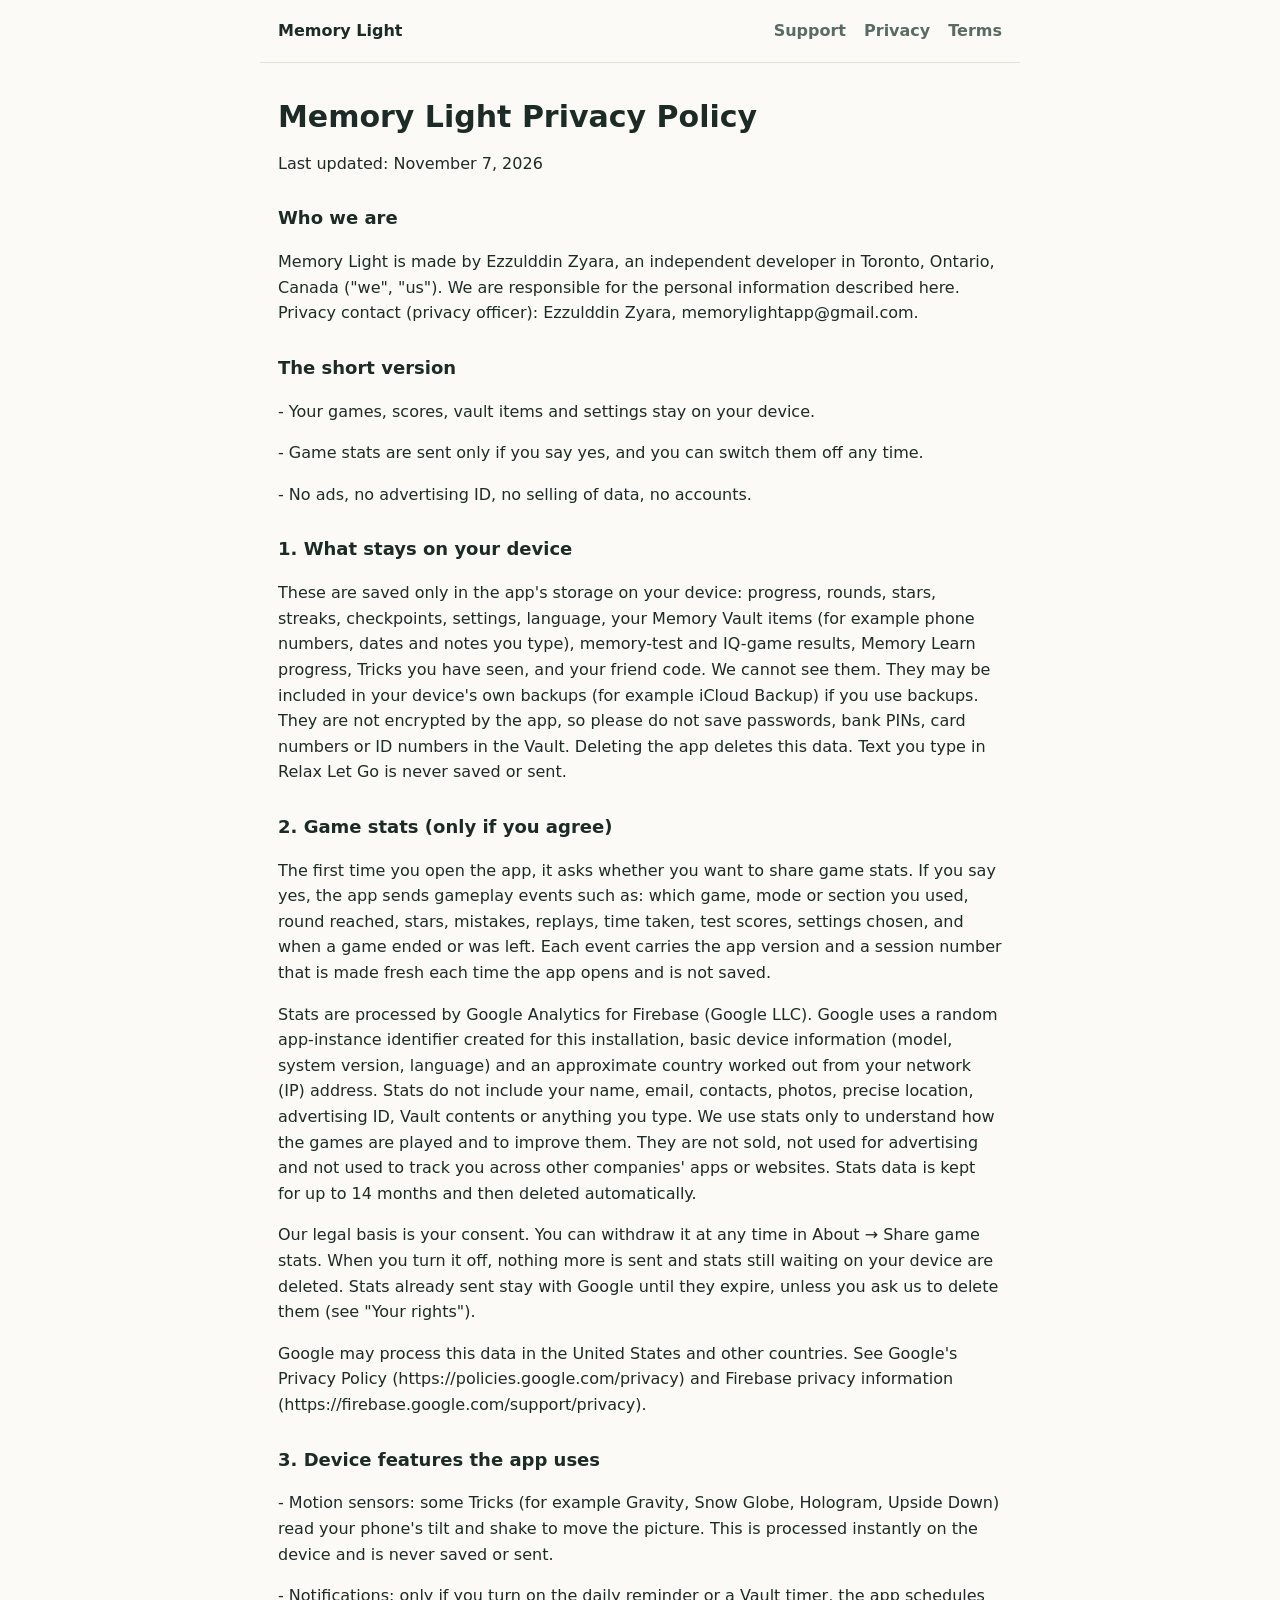
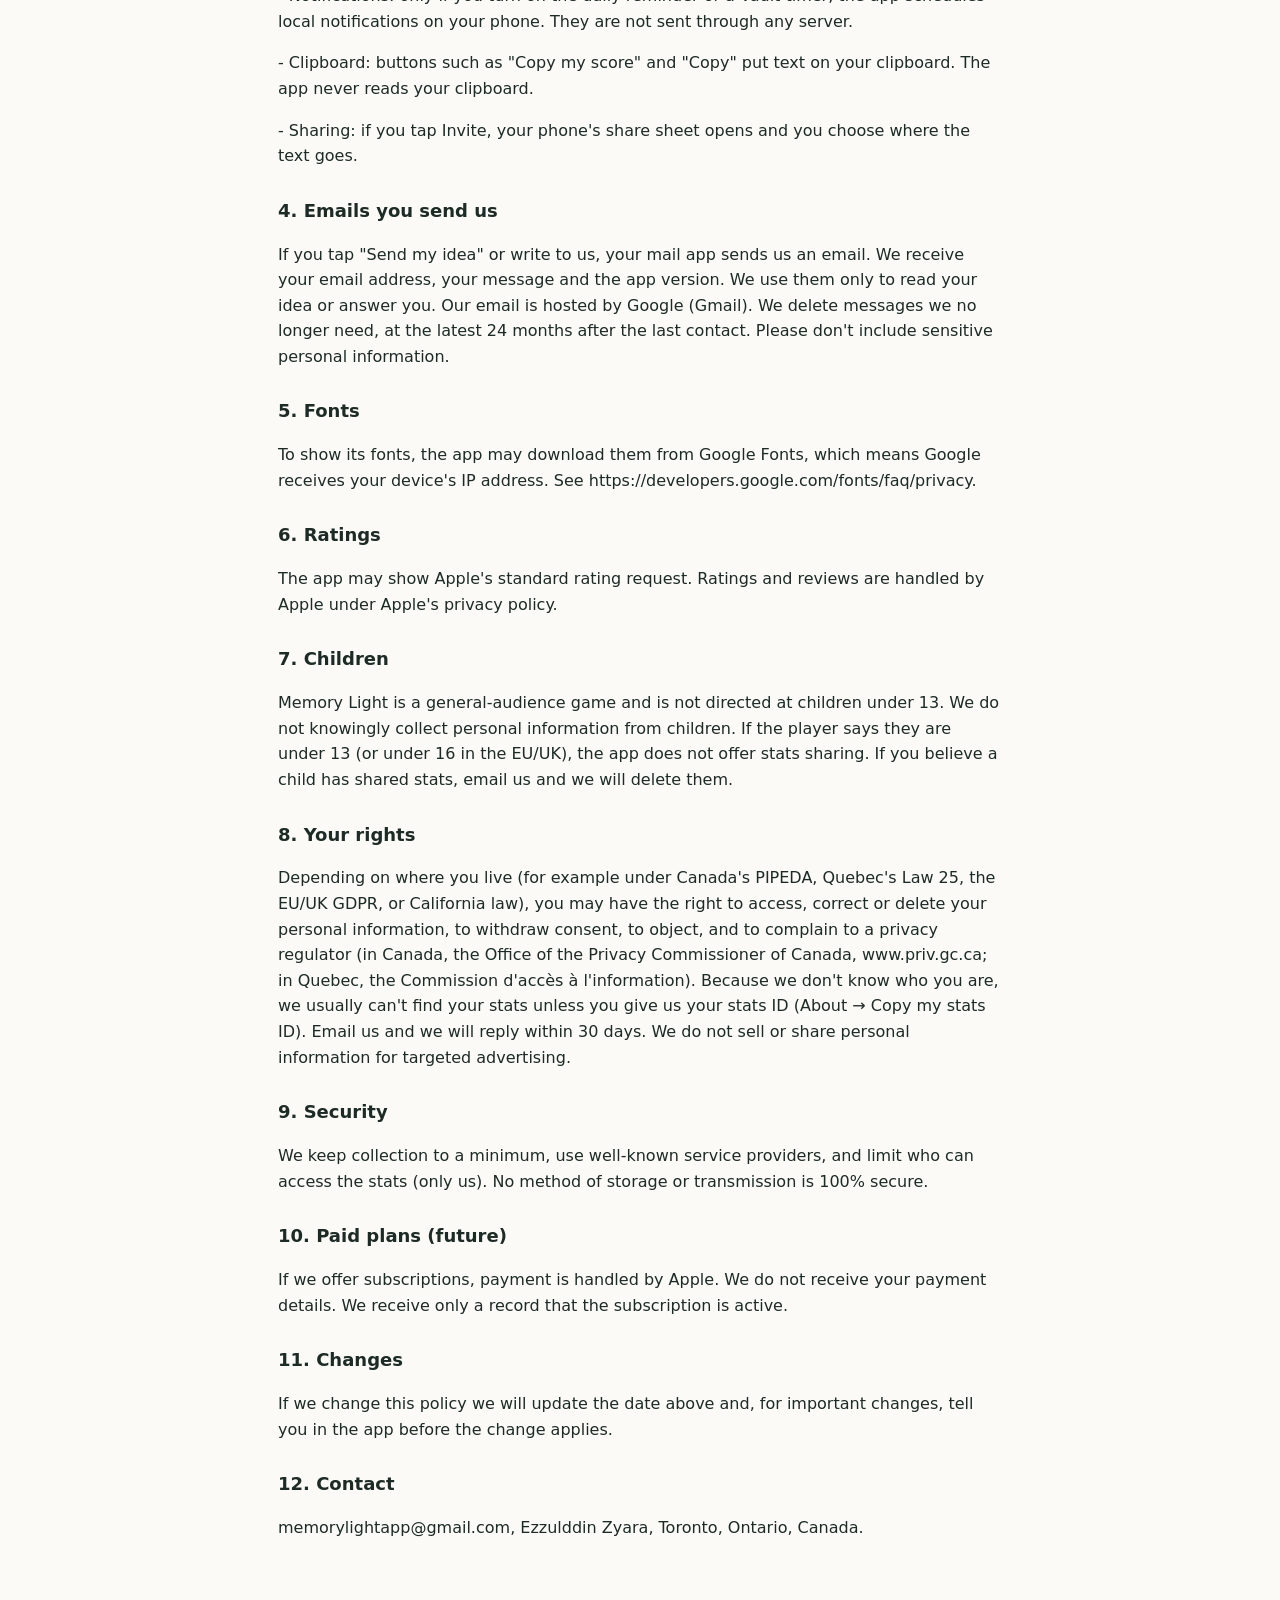
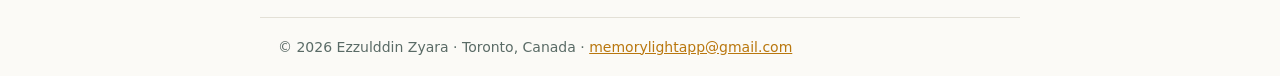
==== privacy.html @ 943c5a66 "Create privacy.html" ====
<!doctype html><html lang="en"><head><meta charset="utf-8"><meta name="viewport" content="width=device-width,initial-scale=1"><title>Memory Light Privacy Policy</title><style>
:root{color-scheme:light dark;--bg:#fbfaf6;--ink:#1d2b27;--soft:#5a6b66;--line:#e3e0d6;--acc:#b9770e}
@media (prefers-color-scheme:dark){:root{--bg:#0f1a24;--ink:#eef2f0;--soft:#a9b8b3;--line:#263645;--acc:#ffc83d}}
*{box-sizing:border-box}body{margin:0;background:var(--bg);color:var(--ink);font-family:-apple-system,system-ui,"Segoe UI",sans-serif;line-height:1.6}
nav{display:flex;justify-content:space-between;align-items:center;gap:12px;flex-wrap:wrap;max-width:760px;margin:0 auto;padding:18px;border-bottom:1px solid var(--line)}
nav a{color:var(--ink);text-decoration:none;font-weight:700}nav span a{margin-inline-start:18px;font-weight:600;color:var(--soft)}
main{max-width:760px;margin:0 auto;padding:8px 18px 60px}h1{font-size:30px;line-height:1.2;margin:28px 0 8px;text-wrap:balance}h2{font-size:18px;margin-top:28px}
a{color:var(--acc)}.lead{font-size:18px;color:var(--soft)}footer{max-width:760px;margin:0 auto;padding:18px;border-top:1px solid var(--line);color:var(--soft);font-size:14px}
ul{padding-inline-start:20px}
</style></head><body><nav><a href="/">Memory Light</a><span><a href="/support.html">Support</a><a href="/privacy.html">Privacy</a><a href="/terms.html">Terms</a></span></nav><main><h1>Memory Light Privacy Policy</h1><p>Last updated: November 7, 2026</p><h2>Who we are</h2><p>Memory Light is made by Ezzulddin Zyara, an independent developer in Toronto, Ontario, Canada (&quot;we&quot;, &quot;us&quot;). We are responsible for the personal information described here. Privacy contact (privacy officer): Ezzulddin Zyara, memorylightapp@gmail.com.</p><h2>The short version</h2><p>- Your games, scores, vault items and settings stay on your device.</p><p>- Game stats are sent only if you say yes, and you can switch them off any time.</p><p>- No ads, no advertising ID, no selling of data, no accounts.</p><h2>1. What stays on your device</h2><p>These are saved only in the app&#x27;s storage on your device: progress, rounds, stars, streaks, checkpoints, settings, language, your Memory Vault items (for example phone numbers, dates and notes you type), memory-test and IQ-game results, Memory Learn progress, Tricks you have seen, and your friend code. We cannot see them. They may be included in your device&#x27;s own backups (for example iCloud Backup) if you use backups. They are not encrypted by the app, so please do not save passwords, bank PINs, card numbers or ID numbers in the Vault. Deleting the app deletes this data. Text you type in Relax Let Go is never saved or sent.</p><h2>2. Game stats (only if you agree)</h2><p>The first time you open the app, it asks whether you want to share game stats. If you say yes, the app sends gameplay events such as: which game, mode or section you used, round reached, stars, mistakes, replays, time taken, test scores, settings chosen, and when a game ended or was left. Each event carries the app version and a session number that is made fresh each time the app opens and is not saved.</p><p>Stats are processed by Google Analytics for Firebase (Google LLC). Google uses a random app-instance identifier created for this installation, basic device information (model, system version, language) and an approximate country worked out from your network (IP) address. Stats do not include your name, email, contacts, photos, precise location, advertising ID, Vault contents or anything you type. We use stats only to understand how the games are played and to improve them. They are not sold, not used for advertising and not used to track you across other companies&#x27; apps or websites. Stats data is kept for up to 14 months and then deleted automatically.</p><p>Our legal basis is your consent. You can withdraw it at any time in About → Share game stats. When you turn it off, nothing more is sent and stats still waiting on your device are deleted. Stats already sent stay with Google until they expire, unless you ask us to delete them (see &quot;Your rights&quot;).</p><p>Google may process this data in the United States and other countries. See Google&#x27;s Privacy Policy (https://policies.google.com/privacy) and Firebase privacy information (https://firebase.google.com/support/privacy).</p><h2>3. Device features the app uses</h2><p>- Motion sensors: some Tricks (for example Gravity, Snow Globe, Hologram, Upside Down) read your phone&#x27;s tilt and shake to move the picture. This is processed instantly on the device and is never saved or sent.</p><p>- Notifications: only if you turn on the daily reminder or a Vault timer, the app schedules local notifications on your phone. They are not sent through any server.</p><p>- Clipboard: buttons such as &quot;Copy my score&quot; and &quot;Copy&quot; put text on your clipboard. The app never reads your clipboard.</p><p>- Sharing: if you tap Invite, your phone&#x27;s share sheet opens and you choose where the text goes.</p><h2>4. Emails you send us</h2><p>If you tap &quot;Send my idea&quot; or write to us, your mail app sends us an email. We receive your email address, your message and the app version. We use them only to read your idea or answer you. Our email is hosted by Google (Gmail). We delete messages we no longer need, at the latest 24 months after the last contact. Please don&#x27;t include sensitive personal information.</p><h2>5. Fonts</h2><p>To show its fonts, the app may download them from Google Fonts, which means Google receives your device&#x27;s IP address. See https://developers.google.com/fonts/faq/privacy.</p><h2>6. Ratings</h2><p>The app may show Apple&#x27;s standard rating request. Ratings and reviews are handled by Apple under Apple&#x27;s privacy policy.</p><h2>7. Children</h2><p>Memory Light is a general-audience game and is not directed at children under 13. We do not knowingly collect personal information from children. If the player says they are under 13 (or under 16 in the EU/UK), the app does not offer stats sharing. If you believe a child has shared stats, email us and we will delete them.</p><h2>8. Your rights</h2><p>Depending on where you live (for example under Canada&#x27;s PIPEDA, Quebec&#x27;s Law 25, the EU/UK GDPR, or California law), you may have the right to access, correct or delete your personal information, to withdraw consent, to object, and to complain to a privacy regulator (in Canada, the Office of the Privacy Commissioner of Canada, www.priv.gc.ca; in Quebec, the Commission d&#x27;accès à l&#x27;information). Because we don&#x27;t know who you are, we usually can&#x27;t find your stats unless you give us your stats ID (About → Copy my stats ID). Email us and we will reply within 30 days. We do not sell or share personal information for targeted advertising.</p><h2>9. Security</h2><p>We keep collection to a minimum, use well-known service providers, and limit who can access the stats (only us). No method of storage or transmission is 100% secure.</p><h2>10. Paid plans (future)</h2><p>If we offer subscriptions, payment is handled by Apple. We do not receive your payment details. We receive only a record that the subscription is active.</p><h2>11. Changes</h2><p>If we change this policy we will update the date above and, for important changes, tell you in the app before the change applies.</p><h2>12. Contact</h2><p>memorylightapp@gmail.com, Ezzulddin Zyara, Toronto, Ontario, Canada.</p></main><footer>© 2026 Ezzulddin Zyara · Toronto, Canada · <a href="mailto:memorylightapp@gmail.com">memorylightapp@gmail.com</a></footer></body></html>
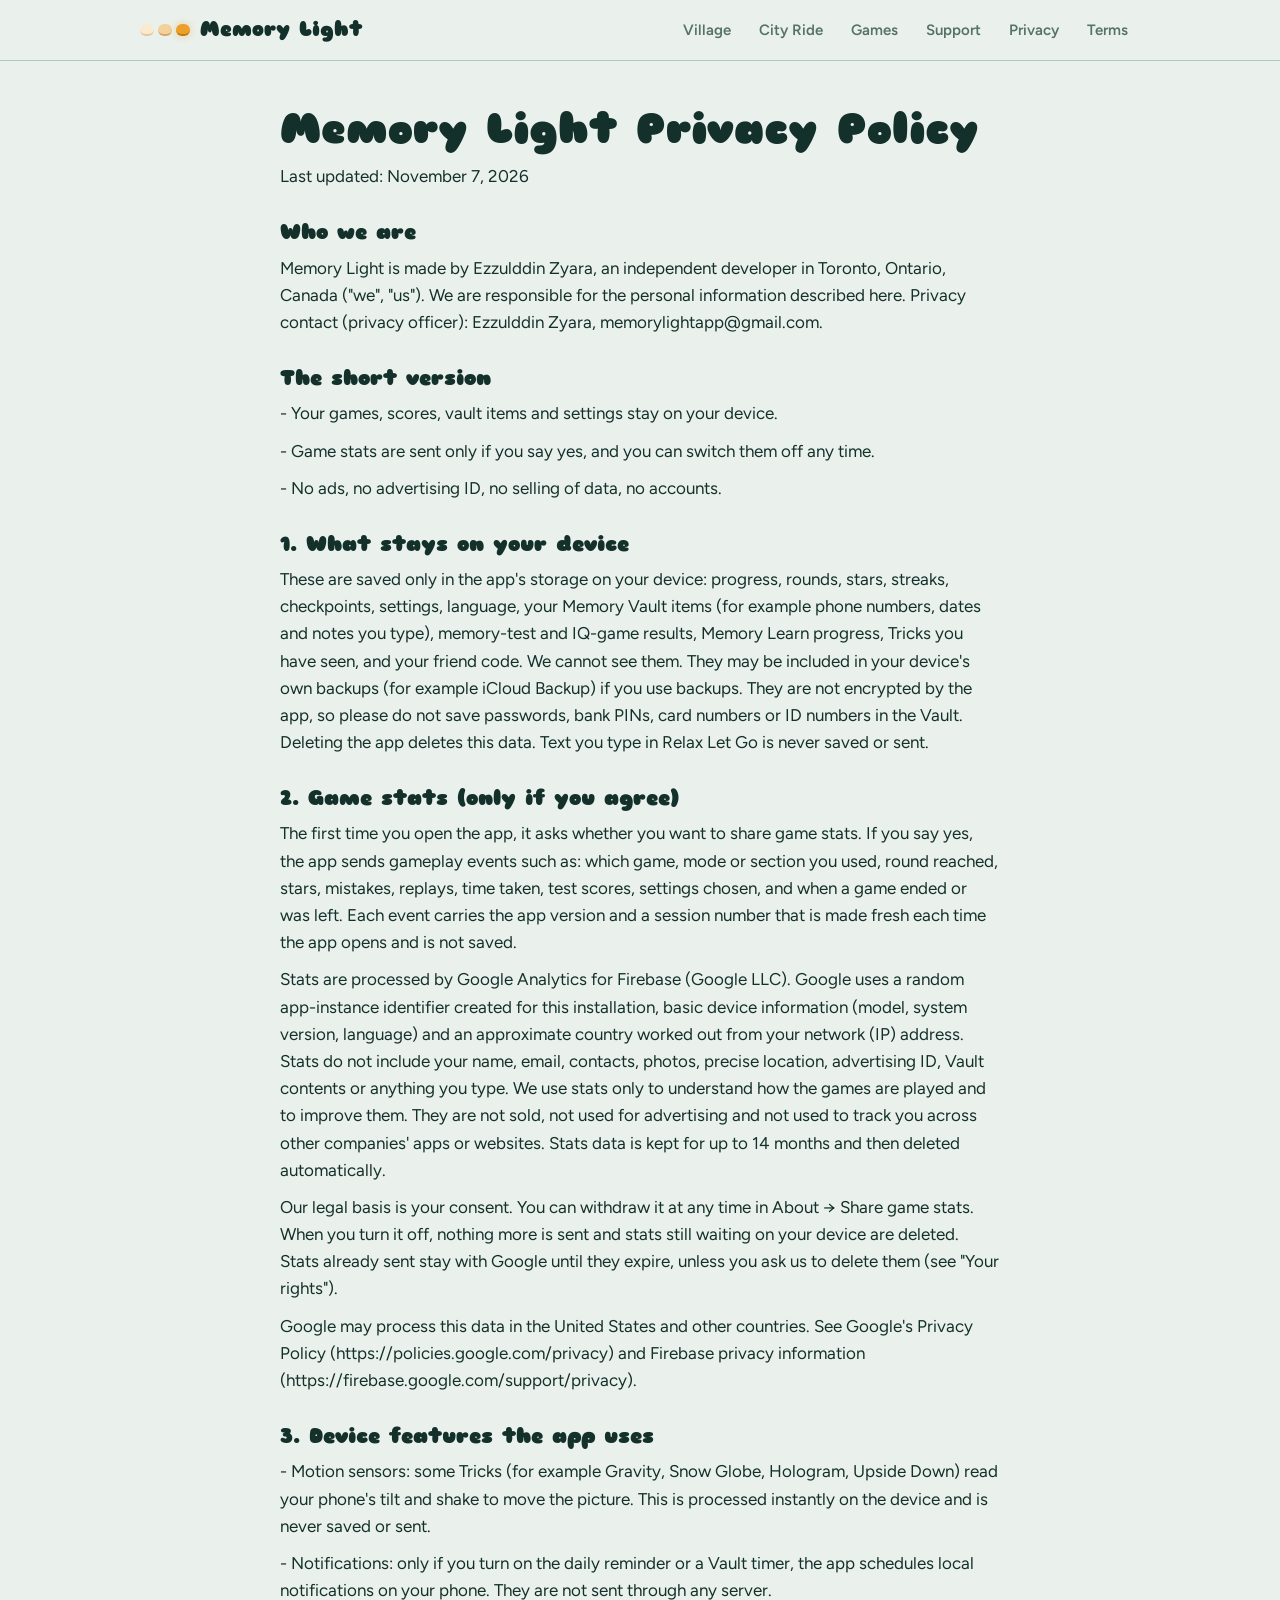
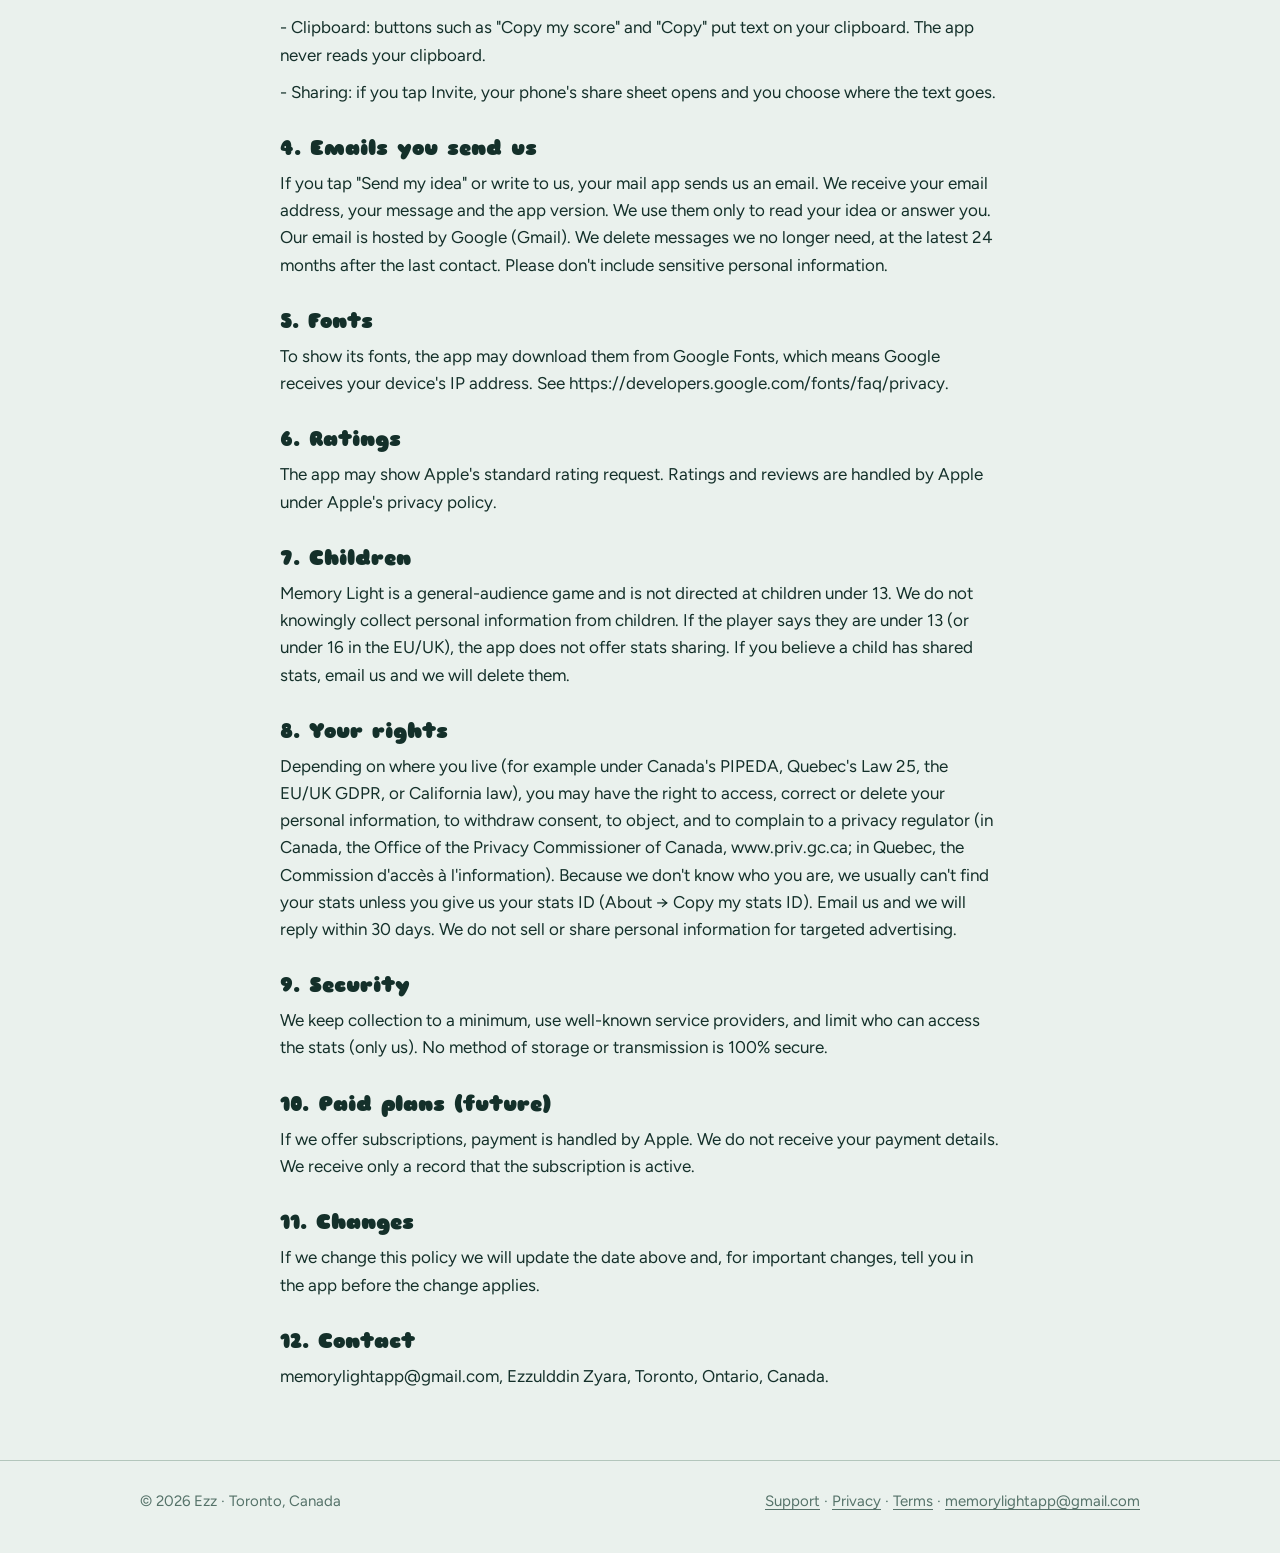
==== commit a80d32d2: "Update privacy.html" ====
--- a/privacy.html
+++ b/privacy.html
@@ -1,10 +1 @@
-<!doctype html><html lang="en"><head><meta charset="utf-8"><meta name="viewport" content="width=device-width,initial-scale=1"><title>Memory Light Privacy Policy</title><style>
-:root{color-scheme:light dark;--bg:#fbfaf6;--ink:#1d2b27;--soft:#5a6b66;--line:#e3e0d6;--acc:#b9770e}
-@media (prefers-color-scheme:dark){:root{--bg:#0f1a24;--ink:#eef2f0;--soft:#a9b8b3;--line:#263645;--acc:#ffc83d}}
-*{box-sizing:border-box}body{margin:0;background:var(--bg);color:var(--ink);font-family:-apple-system,system-ui,"Segoe UI",sans-serif;line-height:1.6}
-nav{display:flex;justify-content:space-between;align-items:center;gap:12px;flex-wrap:wrap;max-width:760px;margin:0 auto;padding:18px;border-bottom:1px solid var(--line)}
-nav a{color:var(--ink);text-decoration:none;font-weight:700}nav span a{margin-inline-start:18px;font-weight:600;color:var(--soft)}
-main{max-width:760px;margin:0 auto;padding:8px 18px 60px}h1{font-size:30px;line-height:1.2;margin:28px 0 8px;text-wrap:balance}h2{font-size:18px;margin-top:28px}
-a{color:var(--acc)}.lead{font-size:18px;color:var(--soft)}footer{max-width:760px;margin:0 auto;padding:18px;border-top:1px solid var(--line);color:var(--soft);font-size:14px}
-ul{padding-inline-start:20px}
-</style></head><body><nav><a href="/">Memory Light</a><span><a href="/support.html">Support</a><a href="/privacy.html">Privacy</a><a href="/terms.html">Terms</a></span></nav><main><h1>Memory Light Privacy Policy</h1><p>Last updated: November 7, 2026</p><h2>Who we are</h2><p>Memory Light is made by Ezzulddin Zyara, an independent developer in Toronto, Ontario, Canada (&quot;we&quot;, &quot;us&quot;). We are responsible for the personal information described here. Privacy contact (privacy officer): Ezzulddin Zyara, memorylightapp@gmail.com.</p><h2>The short version</h2><p>- Your games, scores, vault items and settings stay on your device.</p><p>- Game stats are sent only if you say yes, and you can switch them off any time.</p><p>- No ads, no advertising ID, no selling of data, no accounts.</p><h2>1. What stays on your device</h2><p>These are saved only in the app&#x27;s storage on your device: progress, rounds, stars, streaks, checkpoints, settings, language, your Memory Vault items (for example phone numbers, dates and notes you type), memory-test and IQ-game results, Memory Learn progress, Tricks you have seen, and your friend code. We cannot see them. They may be included in your device&#x27;s own backups (for example iCloud Backup) if you use backups. They are not encrypted by the app, so please do not save passwords, bank PINs, card numbers or ID numbers in the Vault. Deleting the app deletes this data. Text you type in Relax Let Go is never saved or sent.</p><h2>2. Game stats (only if you agree)</h2><p>The first time you open the app, it asks whether you want to share game stats. If you say yes, the app sends gameplay events such as: which game, mode or section you used, round reached, stars, mistakes, replays, time taken, test scores, settings chosen, and when a game ended or was left. Each event carries the app version and a session number that is made fresh each time the app opens and is not saved.</p><p>Stats are processed by Google Analytics for Firebase (Google LLC). Google uses a random app-instance identifier created for this installation, basic device information (model, system version, language) and an approximate country worked out from your network (IP) address. Stats do not include your name, email, contacts, photos, precise location, advertising ID, Vault contents or anything you type. We use stats only to understand how the games are played and to improve them. They are not sold, not used for advertising and not used to track you across other companies&#x27; apps or websites. Stats data is kept for up to 14 months and then deleted automatically.</p><p>Our legal basis is your consent. You can withdraw it at any time in About → Share game stats. When you turn it off, nothing more is sent and stats still waiting on your device are deleted. Stats already sent stay with Google until they expire, unless you ask us to delete them (see &quot;Your rights&quot;).</p><p>Google may process this data in the United States and other countries. See Google&#x27;s Privacy Policy (https://policies.google.com/privacy) and Firebase privacy information (https://firebase.google.com/support/privacy).</p><h2>3. Device features the app uses</h2><p>- Motion sensors: some Tricks (for example Gravity, Snow Globe, Hologram, Upside Down) read your phone&#x27;s tilt and shake to move the picture. This is processed instantly on the device and is never saved or sent.</p><p>- Notifications: only if you turn on the daily reminder or a Vault timer, the app schedules local notifications on your phone. They are not sent through any server.</p><p>- Clipboard: buttons such as &quot;Copy my score&quot; and &quot;Copy&quot; put text on your clipboard. The app never reads your clipboard.</p><p>- Sharing: if you tap Invite, your phone&#x27;s share sheet opens and you choose where the text goes.</p><h2>4. Emails you send us</h2><p>If you tap &quot;Send my idea&quot; or write to us, your mail app sends us an email. We receive your email address, your message and the app version. We use them only to read your idea or answer you. Our email is hosted by Google (Gmail). We delete messages we no longer need, at the latest 24 months after the last contact. Please don&#x27;t include sensitive personal information.</p><h2>5. Fonts</h2><p>To show its fonts, the app may download them from Google Fonts, which means Google receives your device&#x27;s IP address. See https://developers.google.com/fonts/faq/privacy.</p><h2>6. Ratings</h2><p>The app may show Apple&#x27;s standard rating request. Ratings and reviews are handled by Apple under Apple&#x27;s privacy policy.</p><h2>7. Children</h2><p>Memory Light is a general-audience game and is not directed at children under 13. We do not knowingly collect personal information from children. If the player says they are under 13 (or under 16 in the EU/UK), the app does not offer stats sharing. If you believe a child has shared stats, email us and we will delete them.</p><h2>8. Your rights</h2><p>Depending on where you live (for example under Canada&#x27;s PIPEDA, Quebec&#x27;s Law 25, the EU/UK GDPR, or California law), you may have the right to access, correct or delete your personal information, to withdraw consent, to object, and to complain to a privacy regulator (in Canada, the Office of the Privacy Commissioner of Canada, www.priv.gc.ca; in Quebec, the Commission d&#x27;accès à l&#x27;information). Because we don&#x27;t know who you are, we usually can&#x27;t find your stats unless you give us your stats ID (About → Copy my stats ID). Email us and we will reply within 30 days. We do not sell or share personal information for targeted advertising.</p><h2>9. Security</h2><p>We keep collection to a minimum, use well-known service providers, and limit who can access the stats (only us). No method of storage or transmission is 100% secure.</p><h2>10. Paid plans (future)</h2><p>If we offer subscriptions, payment is handled by Apple. We do not receive your payment details. We receive only a record that the subscription is active.</p><h2>11. Changes</h2><p>If we change this policy we will update the date above and, for important changes, tell you in the app before the change applies.</p><h2>12. Contact</h2><p>memorylightapp@gmail.com, Ezzulddin Zyara, Toronto, Ontario, Canada.</p></main><footer>© 2026 Ezzulddin Zyara · Toronto, Canada · <a href="mailto:memorylightapp@gmail.com">memorylightapp@gmail.com</a></footer></body></html>
+<!doctype html><html lang="en"><head><meta charset="utf-8"><meta name="viewport" content="width=device-width,initial-scale=1"><title>Memory Light Privacy Policy</title><meta name="description" content="Memory Light: a calm iPhone game. Solve memory puzzles to earn sparks, build your own Lantern Village and ride a bike through Lantern City. No ads, nothing to buy, works offline."><link rel="preconnect" href="https://fonts.googleapis.com"><link rel="preconnect" href="https://fonts.gstatic.com" crossorigin><link href="https://fonts.googleapis.com/css2?family=Figtree:wght@400;600;700;800&family=Sniglet:wght@400;800&display=swap" rel="stylesheet"><link rel="stylesheet" href="/style.css"></head><body><header class="top"><div class="wrap"><a class="brand" href="/"><span class="dots" aria-hidden="true"><i></i><i></i><i></i></span>Memory Light</a><nav class="links" aria-label="Main"><a href="/#village">Village</a><a href="/#ride">City Ride</a><a href="/#games">Games</a><a href="/support.html">Support</a><a href="/privacy.html">Privacy</a><a href="/terms.html">Terms</a></nav></div></header><main><div class="wrap doc"><h1>Memory Light Privacy Policy</h1><p>Last updated: November 7, 2026</p><h2>Who we are</h2><p>Memory Light is made by Ezzulddin Zyara, an independent developer in Toronto, Ontario, Canada (&quot;we&quot;, &quot;us&quot;). We are responsible for the personal information described here. Privacy contact (privacy officer): Ezzulddin Zyara, memorylightapp@gmail.com.</p><h2>The short version</h2><p>- Your games, scores, vault items and settings stay on your device.</p><p>- Game stats are sent only if you say yes, and you can switch them off any time.</p><p>- No ads, no advertising ID, no selling of data, no accounts.</p><h2>1. What stays on your device</h2><p>These are saved only in the app&#x27;s storage on your device: progress, rounds, stars, streaks, checkpoints, settings, language, your Memory Vault items (for example phone numbers, dates and notes you type), memory-test and IQ-game results, Memory Learn progress, Tricks you have seen, and your friend code. We cannot see them. They may be included in your device&#x27;s own backups (for example iCloud Backup) if you use backups. They are not encrypted by the app, so please do not save passwords, bank PINs, card numbers or ID numbers in the Vault. Deleting the app deletes this data. Text you type in Relax Let Go is never saved or sent.</p><h2>2. Game stats (only if you agree)</h2><p>The first time you open the app, it asks whether you want to share game stats. If you say yes, the app sends gameplay events such as: which game, mode or section you used, round reached, stars, mistakes, replays, time taken, test scores, settings chosen, and when a game ended or was left. Each event carries the app version and a session number that is made fresh each time the app opens and is not saved.</p><p>Stats are processed by Google Analytics for Firebase (Google LLC). Google uses a random app-instance identifier created for this installation, basic device information (model, system version, language) and an approximate country worked out from your network (IP) address. Stats do not include your name, email, contacts, photos, precise location, advertising ID, Vault contents or anything you type. We use stats only to understand how the games are played and to improve them. They are not sold, not used for advertising and not used to track you across other companies&#x27; apps or websites. Stats data is kept for up to 14 months and then deleted automatically.</p><p>Our legal basis is your consent. You can withdraw it at any time in About → Share game stats. When you turn it off, nothing more is sent and stats still waiting on your device are deleted. Stats already sent stay with Google until they expire, unless you ask us to delete them (see &quot;Your rights&quot;).</p><p>Google may process this data in the United States and other countries. See Google&#x27;s Privacy Policy (https://policies.google.com/privacy) and Firebase privacy information (https://firebase.google.com/support/privacy).</p><h2>3. Device features the app uses</h2><p>- Motion sensors: some Tricks (for example Gravity, Snow Globe, Hologram, Upside Down) read your phone&#x27;s tilt and shake to move the picture. This is processed instantly on the device and is never saved or sent.</p><p>- Notifications: only if you turn on the daily reminder or a Vault timer, the app schedules local notifications on your phone. They are not sent through any server.</p><p>- Clipboard: buttons such as &quot;Copy my score&quot; and &quot;Copy&quot; put text on your clipboard. The app never reads your clipboard.</p><p>- Sharing: if you tap Invite, your phone&#x27;s share sheet opens and you choose where the text goes.</p><h2>4. Emails you send us</h2><p>If you tap &quot;Send my idea&quot; or write to us, your mail app sends us an email. We receive your email address, your message and the app version. We use them only to read your idea or answer you. Our email is hosted by Google (Gmail). We delete messages we no longer need, at the latest 24 months after the last contact. Please don&#x27;t include sensitive personal information.</p><h2>5. Fonts</h2><p>To show its fonts, the app may download them from Google Fonts, which means Google receives your device&#x27;s IP address. See https://developers.google.com/fonts/faq/privacy.</p><h2>6. Ratings</h2><p>The app may show Apple&#x27;s standard rating request. Ratings and reviews are handled by Apple under Apple&#x27;s privacy policy.</p><h2>7. Children</h2><p>Memory Light is a general-audience game and is not directed at children under 13. We do not knowingly collect personal information from children. If the player says they are under 13 (or under 16 in the EU/UK), the app does not offer stats sharing. If you believe a child has shared stats, email us and we will delete them.</p><h2>8. Your rights</h2><p>Depending on where you live (for example under Canada&#x27;s PIPEDA, Quebec&#x27;s Law 25, the EU/UK GDPR, or California law), you may have the right to access, correct or delete your personal information, to withdraw consent, to object, and to complain to a privacy regulator (in Canada, the Office of the Privacy Commissioner of Canada, www.priv.gc.ca; in Quebec, the Commission d&#x27;accès à l&#x27;information). Because we don&#x27;t know who you are, we usually can&#x27;t find your stats unless you give us your stats ID (About → Copy my stats ID). Email us and we will reply within 30 days. We do not sell or share personal information for targeted advertising.</p><h2>9. Security</h2><p>We keep collection to a minimum, use well-known service providers, and limit who can access the stats (only us). No method of storage or transmission is 100% secure.</p><h2>10. Paid plans (future)</h2><p>If we offer subscriptions, payment is handled by Apple. We do not receive your payment details. We receive only a record that the subscription is active.</p><h2>11. Changes</h2><p>If we change this policy we will update the date above and, for important changes, tell you in the app before the change applies.</p><h2>12. Contact</h2><p>memorylightapp@gmail.com, Ezzulddin Zyara, Toronto, Ontario, Canada.</p></div></main><footer><div class="wrap"><span>© 2026 Ezz · Toronto, Canada</span><span><a href="/support.html">Support</a> · <a href="/privacy.html">Privacy</a> · <a href="/terms.html">Terms</a> · <a href="mailto:memorylightapp@gmail.com">memorylightapp@gmail.com</a></span></div></footer><script src="/site.js"></script></body></html>
--- a/style.css
+++ b/style.css
@@ -0,0 +1,39 @@
+:root{color-scheme:light dark;--bg:#EAF1ED;--bg2:#DDE8E2;--stone:#F9FBF9;--edge:#B3C6BC;--ink:#14302A;--soft:#557269;--lantern:#EE9F2A;--lantern-edge:#BF7A12;--lantern-ink:#2A1A04;--glow:rgba(238,159,42,.45);--word:#B8720E;--faint:#FBEAD0;--faint-edge:#E6C99B;--tail:#F4D19B;--tail-edge:#D4A963;--leaf:#3F8F7C;--shadow:rgba(20,48,42,.14);--display:'Sniglet','Trebuchet MS',system-ui,sans-serif;--body:'Figtree',system-ui,-apple-system,'Segoe UI',Roboto,sans-serif}
+@media (prefers-color-scheme:dark){:root{--bg:#0E1F1B;--bg2:#132A25;--stone:#1D332E;--edge:#2D4B44;--ink:#E5F0EB;--soft:#8FAAA2;--word:#F0B455;--faint:#3A3323;--faint-edge:#57492B;--tail:#6B5426;--tail-edge:#8A6C2E;--leaf:#6FC7B1;--shadow:rgba(0,0,0,.35)}}
+*{box-sizing:border-box}html{scroll-behavior:smooth}
+body{margin:0;background:var(--bg);color:var(--ink);font-family:var(--body);font-size:17px;line-height:1.6;-webkit-font-smoothing:antialiased}
+a{color:var(--word);text-underline-offset:3px}a:focus-visible,button:focus-visible{outline:3px solid var(--lantern);outline-offset:3px;border-radius:6px}
+.wrap{max-width:1040px;margin:0 auto;padding:0 20px}
+header.top{position:sticky;top:0;z-index:5;background:color-mix(in srgb,var(--bg) 88%,transparent);backdrop-filter:blur(10px);border-bottom:1px solid var(--edge)}
+header.top .wrap{display:flex;align-items:center;justify-content:space-between;gap:12px;min-height:60px;flex-wrap:wrap}
+.brand{display:flex;align-items:center;gap:10px;text-decoration:none;color:var(--ink);font-family:var(--display);font-weight:800;font-size:20px}
+.dots{display:flex;gap:4px}.dots i{width:14px;height:12px;border-radius:7px;background:var(--faint);border-bottom:2px solid var(--faint-edge)}.dots i:nth-child(2){background:var(--tail);border-color:var(--tail-edge)}.dots i:nth-child(3){background:var(--lantern);border-color:var(--lantern-edge);box-shadow:0 0 10px var(--glow)}
+nav.links{display:flex;gap:4px;flex-wrap:wrap}nav.links a{color:var(--soft);text-decoration:none;font-weight:600;font-size:15px;padding:10px 12px;border-radius:10px;min-height:44px;display:flex;align-items:center}nav.links a:hover,nav.links a[aria-current]{color:var(--ink);background:var(--bg2)}
+h1,h2,h3{font-family:var(--display);line-height:1.15;text-wrap:balance;margin:0}
+.hero{padding:56px 0 40px;display:grid;grid-template-columns:1.1fr .9fr;gap:40px;align-items:center}
+.hero h1{font-size:clamp(34px,5.4vw,56px);font-weight:800;margin:18px 0 14px}.hero p.lead{font-size:20px;color:var(--soft);max-width:34em;margin:0 0 22px}
+.ml{overflow:visible;display:block}.ml-logo{width:min(300px,80%);height:auto}
+.ml .pb{fill:var(--stone);transition:fill .3s ease}.ml .pe{fill:var(--edge);transition:fill .3s ease}.ml .sy{font-family:var(--display);font-weight:800;font-size:34px;fill:var(--ink);transition:fill .3s ease}.ml .halo{fill:var(--lantern);opacity:0;transition:opacity .3s ease}
+.ml .lp.faint .pb{fill:var(--faint)}.ml .lp.faint .pe{fill:var(--faint-edge)}.ml .lp.tail .pb{fill:var(--tail)}.ml .lp.tail .pe{fill:var(--tail-edge)}.ml .lp.tail .halo{opacity:.3}.ml .lp.lit .pb{fill:var(--lantern)}.ml .lp.lit .pe{fill:var(--lantern-edge)}.ml .lp.lit .sy{fill:var(--lantern-ink)}.ml .lp.lit .halo{opacity:.85}
+.ml-thread{stroke:var(--lantern);stroke-width:4;stroke-linecap:round;opacity:.5}.ml-word{font-family:var(--body);font-weight:700;font-size:17px;letter-spacing:.42em;fill:var(--word)}
+.chips{display:flex;flex-wrap:wrap;gap:8px;padding:0;margin:0;list-style:none}.chips li{background:var(--stone);border:1px solid var(--edge);border-radius:999px;padding:7px 14px;font-weight:700;font-size:14.5px}
+.phone{justify-self:center;width:min(280px,78vw);aspect-ratio:9/17;background:var(--stone);border:3px solid var(--edge);border-radius:38px;box-shadow:0 24px 50px var(--shadow);padding:22px 18px;display:flex;flex-direction:column;gap:16px;align-items:center;justify-content:center}
+.phone small{color:var(--soft);font-weight:700;letter-spacing:.08em;text-transform:uppercase;font-size:12px}
+.board{display:grid;grid-template-columns:repeat(3,1fr);gap:12px;width:100%}.board i{aspect-ratio:1.15;border-radius:42%;background:var(--bg);border-bottom:5px solid var(--edge);transition:background .25s,border-color .25s,box-shadow .25s}.board i.tail{background:var(--tail);border-color:var(--tail-edge)}.board i.lit{background:var(--lantern);border-color:var(--lantern-edge);box-shadow:0 0 26px var(--glow)}
+.sparks{font-family:var(--display);font-weight:800;font-size:22px;color:var(--word)}
+section{padding:48px 0}section.alt{background:var(--bg2)}
+.kicker{color:var(--word);font-weight:800;letter-spacing:.12em;text-transform:uppercase;font-size:13px;margin:0 0 8px}
+h2{font-size:clamp(26px,3.6vw,38px);font-weight:800;margin-bottom:12px}.sub{color:var(--soft);max-width:44em;margin:0 0 26px}
+.steps{display:grid;grid-template-columns:repeat(3,1fr);gap:16px;counter-reset:s;padding:0;margin:0;list-style:none}.steps li{background:var(--stone);border:1px solid var(--edge);border-radius:20px;padding:22px;counter-increment:s}.steps li::before{content:counter(s);display:grid;place-items:center;width:38px;height:38px;border-radius:50%;background:var(--lantern);color:var(--lantern-ink);font-family:var(--display);font-weight:800;margin-bottom:12px}.steps h3{font-size:20px;margin-bottom:6px}.steps p{margin:0;color:var(--soft)}
+.feature{display:grid;grid-template-columns:1fr 1fr;gap:36px;align-items:center}.feature.flip .art{order:2}
+.art{border-radius:24px;overflow:hidden;border:1px solid var(--edge);box-shadow:0 14px 34px var(--shadow);background:var(--stone)}.art svg{display:block;width:100%;height:auto}
+.feature ul{padding-left:20px;margin:14px 0 0}.feature li{margin:6px 0}
+.grid{display:grid;grid-template-columns:repeat(auto-fill,minmax(190px,1fr));gap:12px;padding:0;margin:0;list-style:none}.grid li{background:var(--stone);border:1px solid var(--edge);border-radius:16px;padding:16px}.grid b{font-family:var(--display);font-size:18px;display:block;margin-bottom:2px}.grid span{color:var(--soft);font-size:15px}
+.cards{display:grid;grid-template-columns:repeat(auto-fill,minmax(280px,1fr));gap:16px}.card{background:var(--stone);border:1px solid var(--edge);border-radius:20px;padding:22px}.card h3{font-size:20px;margin-bottom:8px}.card p{margin:0;color:var(--soft)}.card ul{margin:8px 0 0;padding-left:20px;color:var(--soft)}
+.note{border-left:4px solid var(--lantern);background:var(--stone);border-radius:0 16px 16px 0;padding:16px 20px;max-width:52em}
+.doc{max-width:760px;padding-top:36px;padding-bottom:60px}.doc h1{font-size:clamp(30px,4.4vw,42px);margin:8px 0 10px}.doc h2{font-size:21px;margin:30px 0 6px}.doc p{margin:10px 0}
+details{background:var(--stone);border:1px solid var(--edge);border-radius:16px;padding:4px 18px;margin:10px 0}summary{cursor:pointer;font-weight:700;padding:12px 0;min-height:44px}details p{margin:0 0 14px;color:var(--soft)}
+.btn{display:inline-flex;align-items:center;min-height:48px;padding:0 22px;border-radius:14px;background:var(--lantern);color:var(--lantern-ink);font-weight:800;text-decoration:none;border-bottom:4px solid var(--lantern-edge)}
+footer{border-top:1px solid var(--edge);padding:28px 0 40px;color:var(--soft);font-size:15px}footer .wrap{display:flex;justify-content:space-between;gap:16px;flex-wrap:wrap}footer a{color:var(--soft)}
+@media (max-width:760px){.hero,.feature{grid-template-columns:1fr}.feature.flip .art{order:0}.steps{grid-template-columns:1fr}.hero{padding-top:34px;text-align:center}.hero .chips{justify-content:center}.ml-logo{margin:0 auto}section{padding:38px 0}}
+@media (prefers-reduced-motion:reduce){*{transition:none!important;scroll-behavior:auto}}
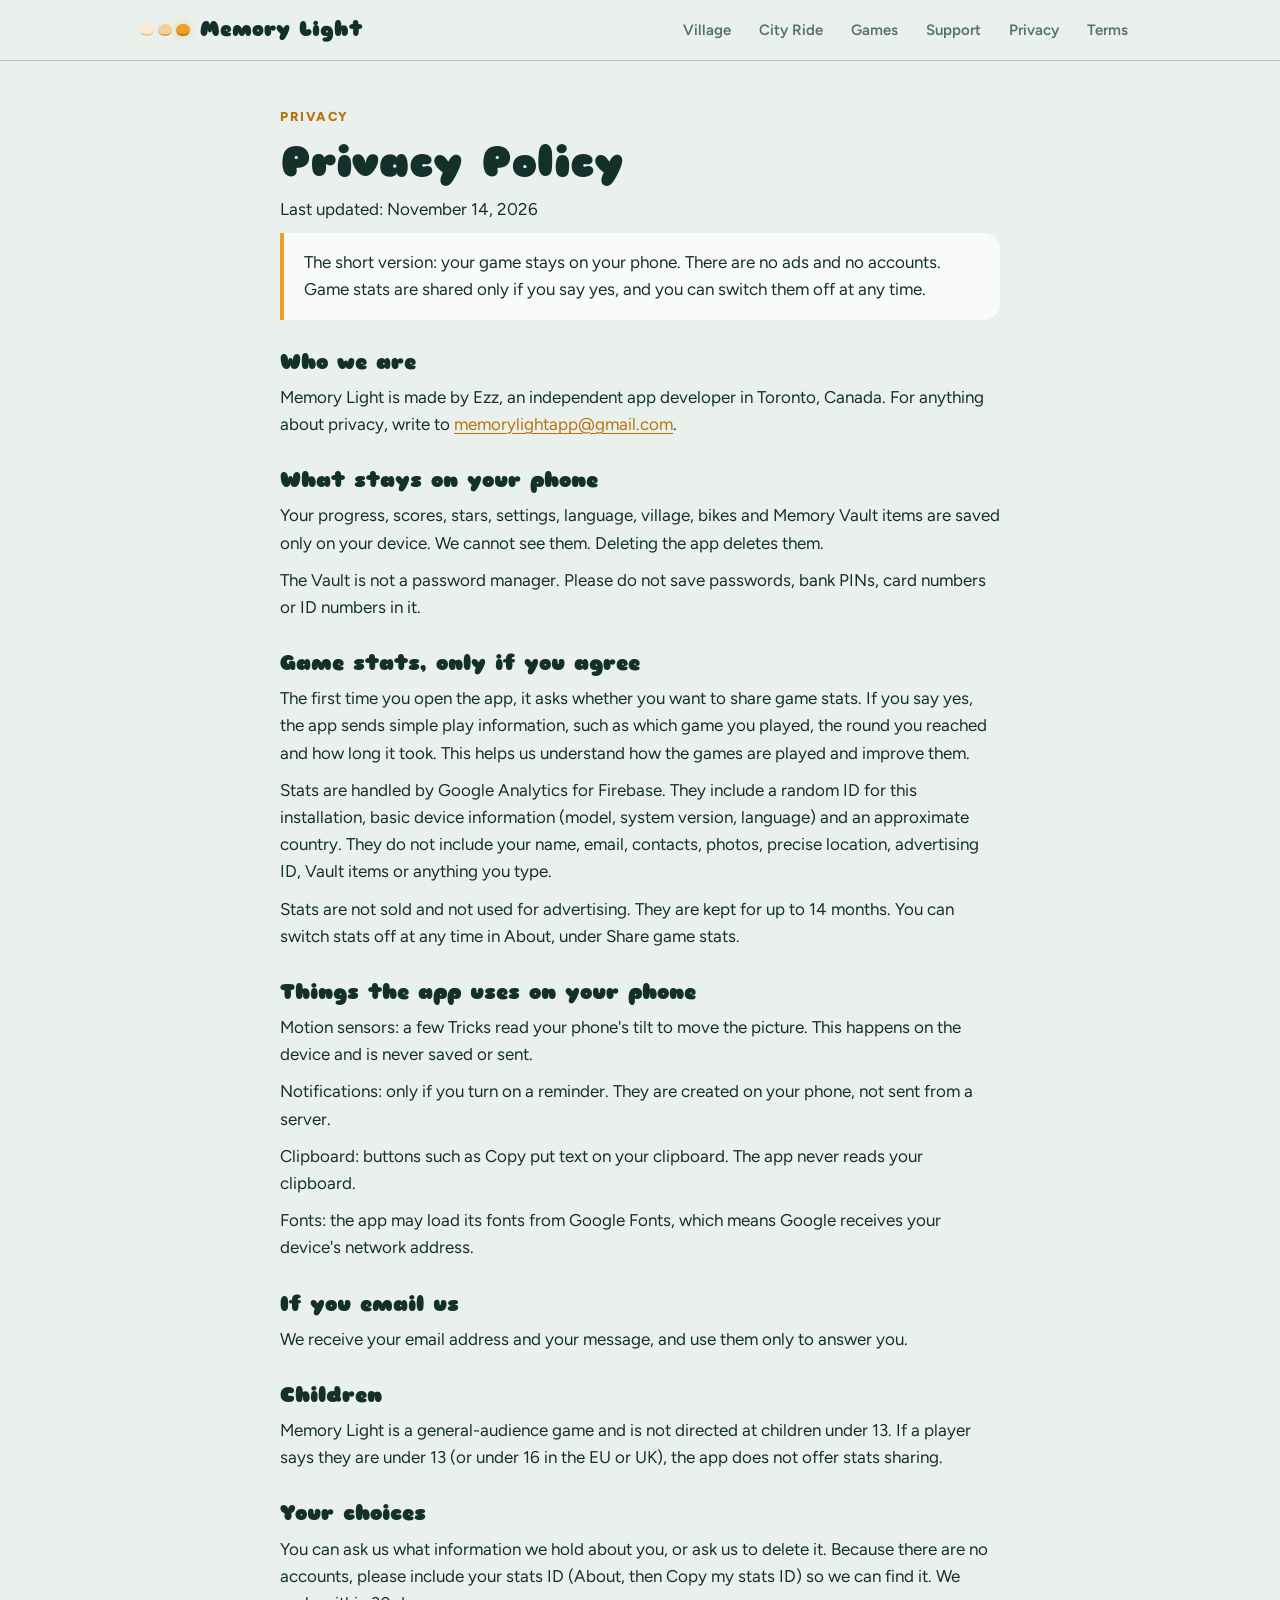
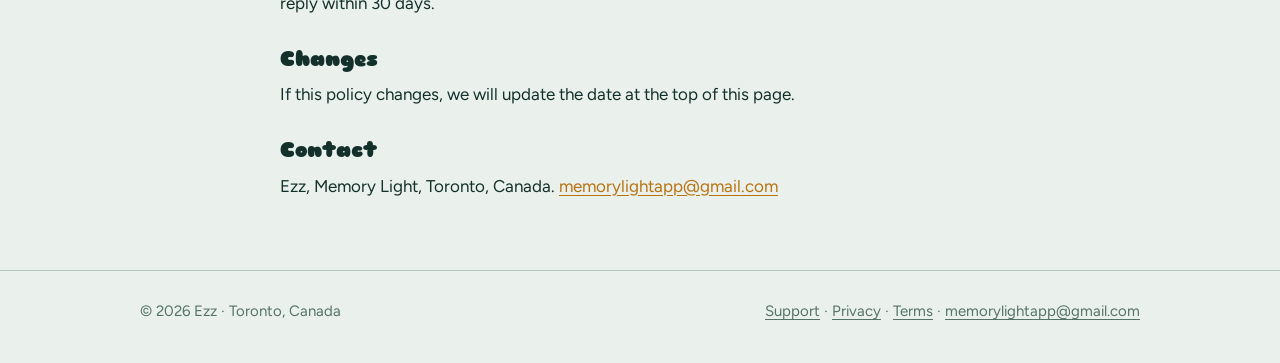
==== commit 54dac2cb: "Update privacy.html" ====
--- a/privacy.html
+++ b/privacy.html
@@ -1 +1,38 @@
-<!doctype html><html lang="en"><head><meta charset="utf-8"><meta name="viewport" content="width=device-width,initial-scale=1"><title>Memory Light Privacy Policy</title><meta name="description" content="Memory Light: a calm iPhone game. Solve memory puzzles to earn sparks, build your own Lantern Village and ride a bike through Lantern City. No ads, nothing to buy, works offline."><link rel="preconnect" href="https://fonts.googleapis.com"><link rel="preconnect" href="https://fonts.gstatic.com" crossorigin><link href="https://fonts.googleapis.com/css2?family=Figtree:wght@400;600;700;800&family=Sniglet:wght@400;800&display=swap" rel="stylesheet"><link rel="stylesheet" href="/style.css"></head><body><header class="top"><div class="wrap"><a class="brand" href="/"><span class="dots" aria-hidden="true"><i></i><i></i><i></i></span>Memory Light</a><nav class="links" aria-label="Main"><a href="/#village">Village</a><a href="/#ride">City Ride</a><a href="/#games">Games</a><a href="/support.html">Support</a><a href="/privacy.html">Privacy</a><a href="/terms.html">Terms</a></nav></div></header><main><div class="wrap doc"><h1>Memory Light Privacy Policy</h1><p>Last updated: November 7, 2026</p><h2>Who we are</h2><p>Memory Light is made by Ezzulddin Zyara, an independent developer in Toronto, Ontario, Canada (&quot;we&quot;, &quot;us&quot;). We are responsible for the personal information described here. Privacy contact (privacy officer): Ezzulddin Zyara, memorylightapp@gmail.com.</p><h2>The short version</h2><p>- Your games, scores, vault items and settings stay on your device.</p><p>- Game stats are sent only if you say yes, and you can switch them off any time.</p><p>- No ads, no advertising ID, no selling of data, no accounts.</p><h2>1. What stays on your device</h2><p>These are saved only in the app&#x27;s storage on your device: progress, rounds, stars, streaks, checkpoints, settings, language, your Memory Vault items (for example phone numbers, dates and notes you type), memory-test and IQ-game results, Memory Learn progress, Tricks you have seen, and your friend code. We cannot see them. They may be included in your device&#x27;s own backups (for example iCloud Backup) if you use backups. They are not encrypted by the app, so please do not save passwords, bank PINs, card numbers or ID numbers in the Vault. Deleting the app deletes this data. Text you type in Relax Let Go is never saved or sent.</p><h2>2. Game stats (only if you agree)</h2><p>The first time you open the app, it asks whether you want to share game stats. If you say yes, the app sends gameplay events such as: which game, mode or section you used, round reached, stars, mistakes, replays, time taken, test scores, settings chosen, and when a game ended or was left. Each event carries the app version and a session number that is made fresh each time the app opens and is not saved.</p><p>Stats are processed by Google Analytics for Firebase (Google LLC). Google uses a random app-instance identifier created for this installation, basic device information (model, system version, language) and an approximate country worked out from your network (IP) address. Stats do not include your name, email, contacts, photos, precise location, advertising ID, Vault contents or anything you type. We use stats only to understand how the games are played and to improve them. They are not sold, not used for advertising and not used to track you across other companies&#x27; apps or websites. Stats data is kept for up to 14 months and then deleted automatically.</p><p>Our legal basis is your consent. You can withdraw it at any time in About → Share game stats. When you turn it off, nothing more is sent and stats still waiting on your device are deleted. Stats already sent stay with Google until they expire, unless you ask us to delete them (see &quot;Your rights&quot;).</p><p>Google may process this data in the United States and other countries. See Google&#x27;s Privacy Policy (https://policies.google.com/privacy) and Firebase privacy information (https://firebase.google.com/support/privacy).</p><h2>3. Device features the app uses</h2><p>- Motion sensors: some Tricks (for example Gravity, Snow Globe, Hologram, Upside Down) read your phone&#x27;s tilt and shake to move the picture. This is processed instantly on the device and is never saved or sent.</p><p>- Notifications: only if you turn on the daily reminder or a Vault timer, the app schedules local notifications on your phone. They are not sent through any server.</p><p>- Clipboard: buttons such as &quot;Copy my score&quot; and &quot;Copy&quot; put text on your clipboard. The app never reads your clipboard.</p><p>- Sharing: if you tap Invite, your phone&#x27;s share sheet opens and you choose where the text goes.</p><h2>4. Emails you send us</h2><p>If you tap &quot;Send my idea&quot; or write to us, your mail app sends us an email. We receive your email address, your message and the app version. We use them only to read your idea or answer you. Our email is hosted by Google (Gmail). We delete messages we no longer need, at the latest 24 months after the last contact. Please don&#x27;t include sensitive personal information.</p><h2>5. Fonts</h2><p>To show its fonts, the app may download them from Google Fonts, which means Google receives your device&#x27;s IP address. See https://developers.google.com/fonts/faq/privacy.</p><h2>6. Ratings</h2><p>The app may show Apple&#x27;s standard rating request. Ratings and reviews are handled by Apple under Apple&#x27;s privacy policy.</p><h2>7. Children</h2><p>Memory Light is a general-audience game and is not directed at children under 13. We do not knowingly collect personal information from children. If the player says they are under 13 (or under 16 in the EU/UK), the app does not offer stats sharing. If you believe a child has shared stats, email us and we will delete them.</p><h2>8. Your rights</h2><p>Depending on where you live (for example under Canada&#x27;s PIPEDA, Quebec&#x27;s Law 25, the EU/UK GDPR, or California law), you may have the right to access, correct or delete your personal information, to withdraw consent, to object, and to complain to a privacy regulator (in Canada, the Office of the Privacy Commissioner of Canada, www.priv.gc.ca; in Quebec, the Commission d&#x27;accès à l&#x27;information). Because we don&#x27;t know who you are, we usually can&#x27;t find your stats unless you give us your stats ID (About → Copy my stats ID). Email us and we will reply within 30 days. We do not sell or share personal information for targeted advertising.</p><h2>9. Security</h2><p>We keep collection to a minimum, use well-known service providers, and limit who can access the stats (only us). No method of storage or transmission is 100% secure.</p><h2>10. Paid plans (future)</h2><p>If we offer subscriptions, payment is handled by Apple. We do not receive your payment details. We receive only a record that the subscription is active.</p><h2>11. Changes</h2><p>If we change this policy we will update the date above and, for important changes, tell you in the app before the change applies.</p><h2>12. Contact</h2><p>memorylightapp@gmail.com, Ezzulddin Zyara, Toronto, Ontario, Canada.</p></div></main><footer><div class="wrap"><span>© 2026 Ezz · Toronto, Canada</span><span><a href="/support.html">Support</a> · <a href="/privacy.html">Privacy</a> · <a href="/terms.html">Terms</a> · <a href="mailto:memorylightapp@gmail.com">memorylightapp@gmail.com</a></span></div></footer><script src="/site.js"></script></body></html>
+<!doctype html><html lang="en"><head><meta charset="utf-8"><meta name="viewport" content="width=device-width,initial-scale=1"><title>Memory Light Privacy Policy</title><meta name="description" content="Memory Light: a calm iPhone game. Solve memory puzzles to earn sparks, build your own Lantern Village and ride a bike through Lantern City. No ads, nothing to buy, works offline."><link rel="preconnect" href="https://fonts.googleapis.com"><link rel="preconnect" href="https://fonts.gstatic.com" crossorigin><link href="https://fonts.googleapis.com/css2?family=Figtree:wght@400;600;700;800&family=Sniglet:wght@400;800&display=swap" rel="stylesheet"><link rel="stylesheet" href="/style.css"></head><body><header class="top"><div class="wrap"><a class="brand" href="/"><span class="dots" aria-hidden="true"><i></i><i></i><i></i></span>Memory Light</a><nav class="links" aria-label="Main"><a href="/#village">Village</a><a href="/#ride">City Ride</a><a href="/#games">Games</a><a href="/support.html">Support</a><a href="/privacy.html">Privacy</a><a href="/terms.html">Terms</a></nav></div></header><main><div class="wrap doc">
+<p class="kicker">Privacy</p><h1>Privacy Policy</h1>
+<p>Last updated: November 14, 2026</p>
+<p class="note">The short version: your game stays on your phone. There are no ads and no accounts. Game stats are shared only if you say yes, and you can switch them off at any time.</p>
+
+<h2>Who we are</h2>
+<p>Memory Light is made by Ezz, an independent app developer in Toronto, Canada. For anything about privacy, write to <a href="mailto:memorylightapp@gmail.com">memorylightapp@gmail.com</a>.</p>
+
+<h2>What stays on your phone</h2>
+<p>Your progress, scores, stars, settings, language, village, bikes and Memory Vault items are saved only on your device. We cannot see them. Deleting the app deletes them.</p>
+<p>The Vault is not a password manager. Please do not save passwords, bank PINs, card numbers or ID numbers in it.</p>
+
+<h2>Game stats, only if you agree</h2>
+<p>The first time you open the app, it asks whether you want to share game stats. If you say yes, the app sends simple play information, such as which game you played, the round you reached and how long it took. This helps us understand how the games are played and improve them.</p>
+<p>Stats are handled by Google Analytics for Firebase. They include a random ID for this installation, basic device information (model, system version, language) and an approximate country. They do not include your name, email, contacts, photos, precise location, advertising ID, Vault items or anything you type.</p>
+<p>Stats are not sold and not used for advertising. They are kept for up to 14 months. You can switch stats off at any time in About, under Share game stats.</p>
+
+<h2>Things the app uses on your phone</h2>
+<p>Motion sensors: a few Tricks read your phone's tilt to move the picture. This happens on the device and is never saved or sent.</p>
+<p>Notifications: only if you turn on a reminder. They are created on your phone, not sent from a server.</p>
+<p>Clipboard: buttons such as Copy put text on your clipboard. The app never reads your clipboard.</p>
+<p>Fonts: the app may load its fonts from Google Fonts, which means Google receives your device's network address.</p>
+
+<h2>If you email us</h2>
+<p>We receive your email address and your message, and use them only to answer you.</p>
+
+<h2>Children</h2>
+<p>Memory Light is a general-audience game and is not directed at children under 13. If a player says they are under 13 (or under 16 in the EU or UK), the app does not offer stats sharing.</p>
+
+<h2>Your choices</h2>
+<p>You can ask us what information we hold about you, or ask us to delete it. Because there are no accounts, please include your stats ID (About, then Copy my stats ID) so we can find it. We reply within 30 days.</p>
+
+<h2>Changes</h2>
+<p>If this policy changes, we will update the date at the top of this page.</p>
+
+<h2>Contact</h2>
+<p>Ezz, Memory Light, Toronto, Canada. <a href="mailto:memorylightapp@gmail.com">memorylightapp@gmail.com</a></p>
+</div></main><footer><div class="wrap"><span>© 2026 Ezz · Toronto, Canada</span><span><a href="/support.html">Support</a> · <a href="/privacy.html">Privacy</a> · <a href="/terms.html">Terms</a> · <a href="mailto:memorylightapp@gmail.com">memorylightapp@gmail.com</a></span></div></footer><script src="/site.js"></script></body></html>
